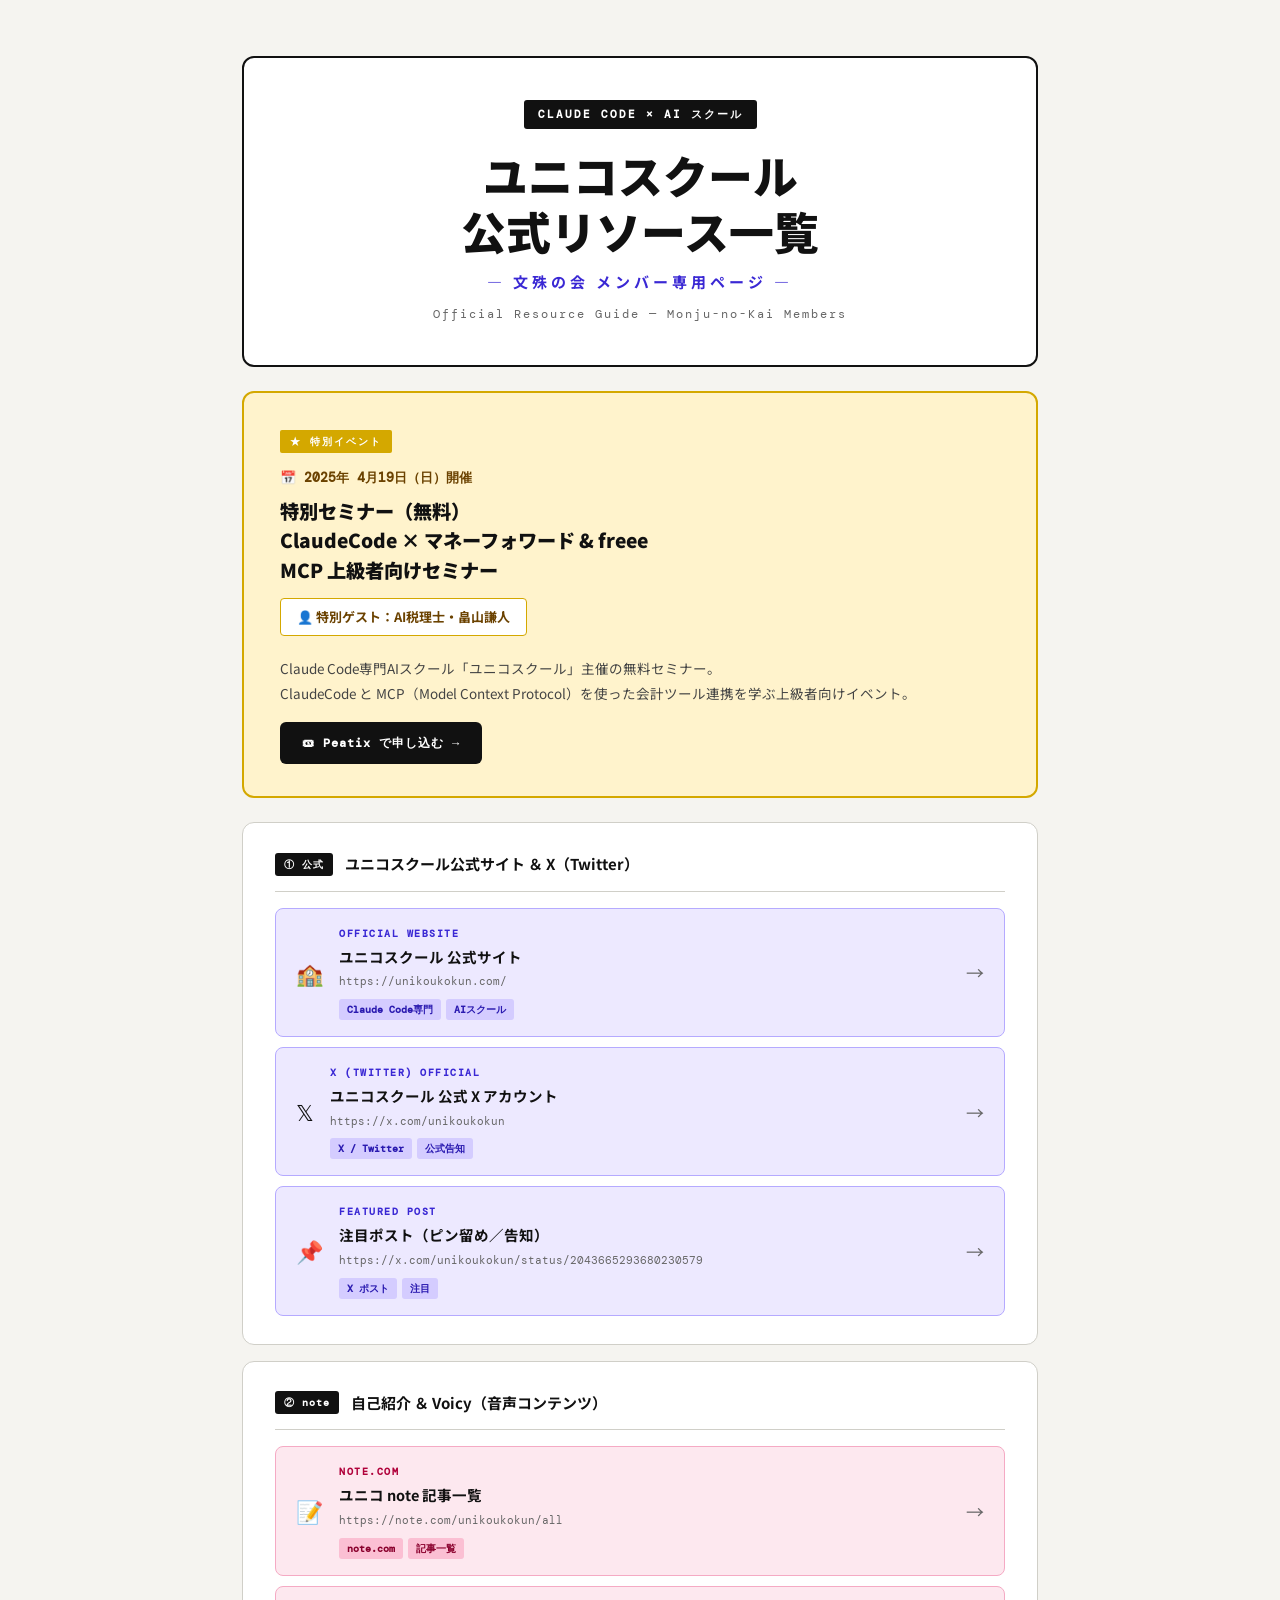
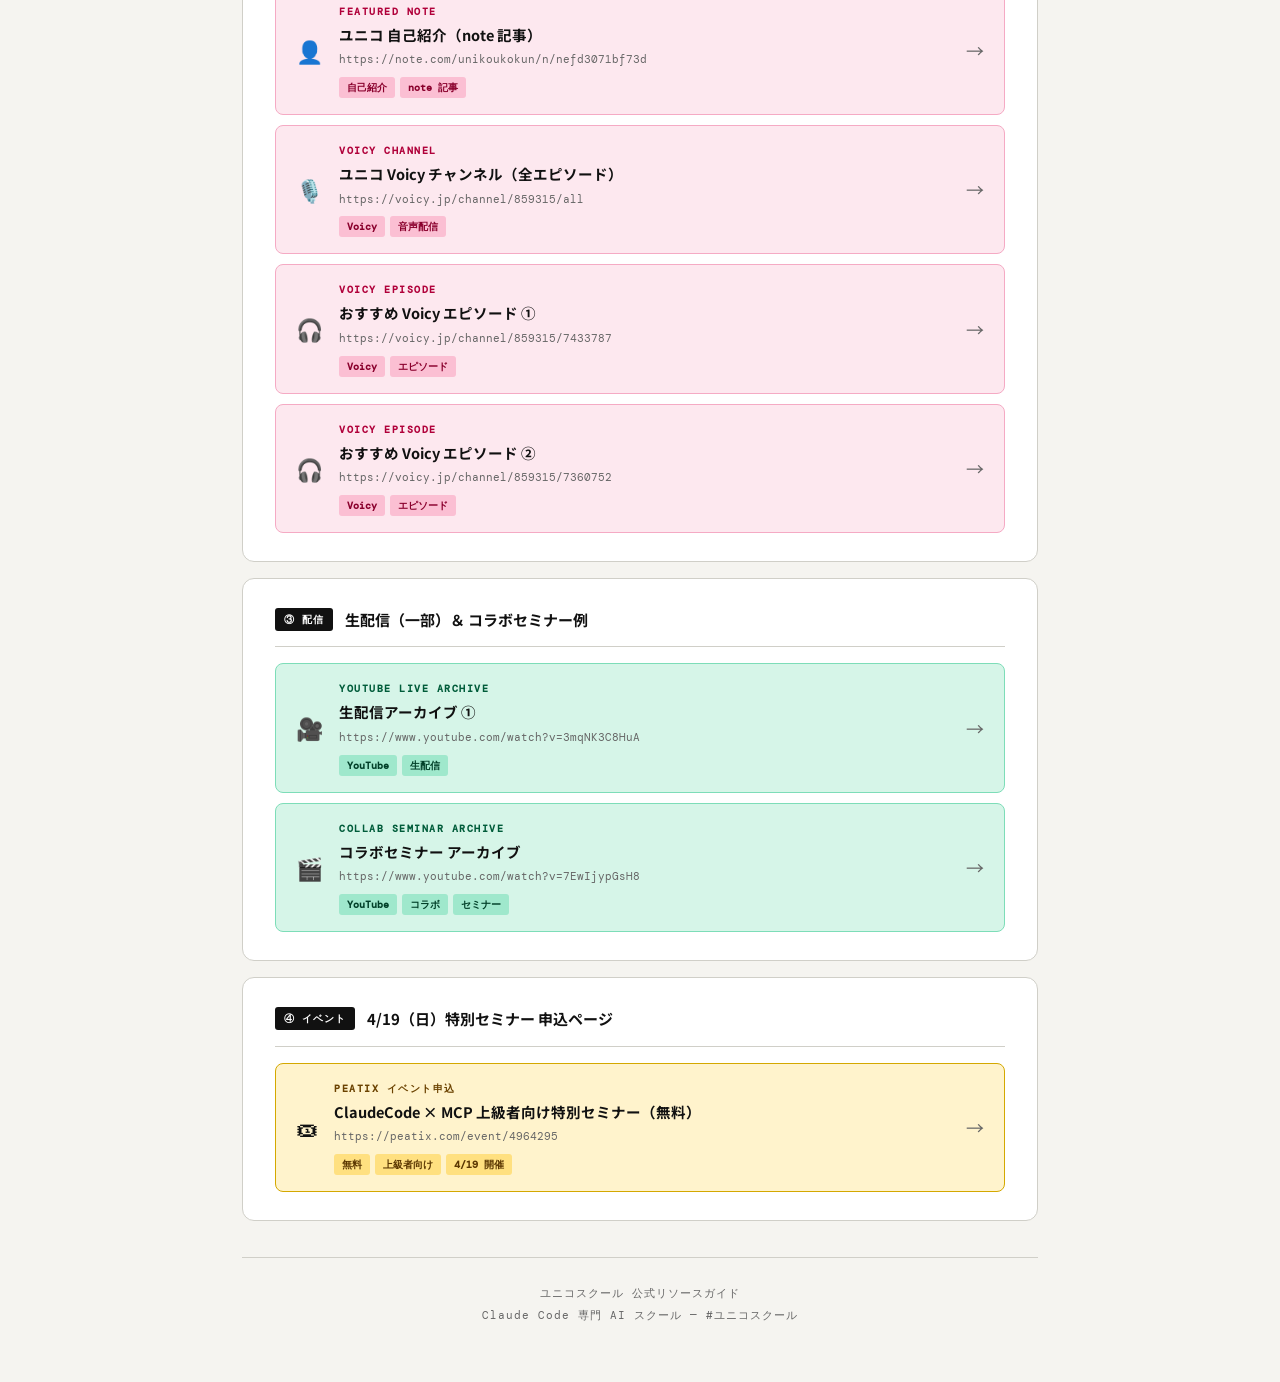
==== index.html @ b6145356 "OneTabリンクを展開して個別URLを直接配置 OneTabのリンク期限（1ヵ月）によるリンク切れを避けるため、 OneTab経由のリンクを削除し、X・note・Voicy・YouTube等の 個別" ====
<!DOCTYPE html>
<html lang="ja">
<head>
    <meta charset="UTF-8">
    <meta name="viewport" content="width=device-width, initial-scale=1.0">
    <title>ユニコスクール 公式リソース一覧</title>
    <link href="https://fonts.googleapis.com/css2?family=Noto+Sans+JP:wght@400;700;900&family=DM+Mono:wght@400;600&display=swap" rel="stylesheet">
    <style>
        :root {
            --bg: #f5f4f0;
            --white: #ffffff;
            --text: #111111;
            --text-sub: #444444;
            --muted: #666666;
            --border: #d0cfc8;
            --accent: #3a28d4;
            --accent-bg: #ede9ff;
            --pink: #b0003a;
            --pink-bg: #fde8ef;
            --green: #005c3a;
            --green-bg: #d6f5e8;
            --gold: #6b4200;
            --gold-bg: #fff3cc;
            --gold-border: #d4a800;
        }

        * { margin: 0; padding: 0; box-sizing: border-box; }

        body {
            background: var(--bg);
            color: var(--text);
            font-family: 'Noto Sans JP', sans-serif;
            min-height: 100vh;
            line-height: 1.7;
        }

        .container {
            max-width: 860px;
            margin: 0 auto;
            padding: 56px 32px;
        }

        .header {
            background: var(--white);
            border: 2px solid var(--text);
            border-radius: 12px;
            padding: 40px;
            margin-bottom: 24px;
            text-align: center;
        }

        .header-badge {
            display: inline-block;
            font-family: 'DM Mono', monospace;
            font-size: 11px;
            font-weight: 600;
            letter-spacing: 2px;
            text-transform: uppercase;
            color: var(--white);
            background: var(--text);
            padding: 5px 14px;
            border-radius: 3px;
            margin-bottom: 18px;
        }

        h1 {
            font-size: clamp(1.8rem, 4vw, 2.8rem);
            font-weight: 900;
            color: var(--text);
            line-height: 1.25;
            margin-bottom: 10px;
        }

        .monju-subtitle {
            font-size: 15px;
            font-weight: 700;
            color: var(--accent);
            letter-spacing: 4px;
            margin-top: 6px;
            margin-bottom: 10px;
        }

        .subtitle {
            font-family: 'DM Mono', monospace;
            font-size: 12px;
            color: var(--muted);
            letter-spacing: 2px;
        }

        /* Event banner */
        .event-banner {
            background: var(--gold-bg);
            border: 2px solid var(--gold-border);
            border-radius: 12px;
            padding: 32px 36px;
            margin-bottom: 24px;
        }

        .event-banner-tag {
            display: inline-block;
            background: var(--gold-border);
            color: #fff;
            font-family: 'DM Mono', monospace;
            font-size: 10px;
            font-weight: 700;
            letter-spacing: 2px;
            padding: 3px 10px;
            border-radius: 2px;
            margin-bottom: 14px;
            text-transform: uppercase;
        }

        .event-date {
            font-size: 13px;
            font-weight: 700;
            color: var(--gold);
            margin-bottom: 8px;
            font-family: 'DM Mono', monospace;
        }

        .event-title {
            font-size: 1.2rem;
            font-weight: 900;
            color: var(--text);
            margin-bottom: 12px;
            line-height: 1.55;
        }

        .event-desc {
            font-size: 13.5px;
            color: var(--text-sub);
            margin-bottom: 16px;
            line-height: 1.85;
        }

        .event-guest {
            display: inline-flex;
            align-items: center;
            gap: 8px;
            background: var(--white);
            border: 1.5px solid var(--gold-border);
            color: var(--gold);
            font-size: 13px;
            font-weight: 700;
            padding: 7px 16px;
            border-radius: 4px;
            margin-bottom: 20px;
        }

        .btn-link {
            display: inline-flex;
            align-items: center;
            gap: 8px;
            background: var(--text);
            color: var(--white);
            text-decoration: none;
            font-family: 'DM Mono', monospace;
            font-size: 12px;
            font-weight: 600;
            letter-spacing: 1px;
            padding: 11px 22px;
            border-radius: 6px;
            transition: opacity 0.15s, transform 0.15s;
        }
        .btn-link:hover { opacity: 0.75; transform: translateY(-1px); }

        /* Section */
        .section {
            background: var(--white);
            border: 1.5px solid var(--border);
            border-radius: 12px;
            padding: 28px 32px;
            margin-bottom: 16px;
        }

        .section-header {
            display: flex;
            align-items: center;
            gap: 12px;
            margin-bottom: 16px;
            padding-bottom: 14px;
            border-bottom: 1.5px solid var(--border);
        }

        .section-num {
            font-family: 'DM Mono', monospace;
            font-size: 10px;
            font-weight: 700;
            letter-spacing: 1px;
            color: var(--white);
            background: var(--text);
            padding: 3px 9px;
            border-radius: 3px;
            flex-shrink: 0;
        }

        .section-title {
            font-size: 15px;
            font-weight: 700;
            color: var(--text);
        }

        .link-grid { display: grid; gap: 10px; }

        .link-card {
            display: flex;
            align-items: center;
            gap: 16px;
            border-radius: 8px;
            padding: 16px 20px;
            text-decoration: none;
            color: inherit;
            border: 1.5px solid transparent;
            transition: transform 0.15s, box-shadow 0.15s;
        }
        .link-card:hover {
            transform: translateY(-2px);
            box-shadow: 0 4px 16px rgba(0,0,0,0.10);
        }

        .link-card.purple { background: var(--accent-bg); border-color: #b5aaff; }
        .link-card.pink   { background: var(--pink-bg);   border-color: #f5aac4; }
        .link-card.green  { background: var(--green-bg);  border-color: #7dddb8; }
        .link-card.gold   { background: var(--gold-bg);   border-color: var(--gold-border); }

        .link-icon { font-size: 22px; flex-shrink: 0; }

        .link-content { flex: 1; min-width: 0; }

        .link-label {
            font-family: 'DM Mono', monospace;
            font-size: 10px;
            font-weight: 700;
            letter-spacing: 1.5px;
            text-transform: uppercase;
            margin-bottom: 3px;
        }
        .purple .link-label { color: var(--accent); }
        .pink   .link-label { color: var(--pink); }
        .green  .link-label { color: var(--green); }
        .gold   .link-label { color: var(--gold); }

        .link-name {
            font-size: 14.5px;
            font-weight: 700;
            color: var(--text);
            margin-bottom: 3px;
        }

        .link-url {
            font-family: 'DM Mono', monospace;
            font-size: 11px;
            color: var(--muted);
            word-break: break-all;
        }

        .tags { margin-top: 8px; display: flex; flex-wrap: wrap; gap: 5px; }

        .tag {
            font-family: 'DM Mono', monospace;
            font-size: 10px;
            font-weight: 700;
            padding: 2px 8px;
            border-radius: 3px;
        }
        .tag-purple { background: #d4ccff; color: #2a1ab0; }
        .tag-pink   { background: #fbbfd3; color: #8a002d; }
        .tag-green  { background: #9fe8cc; color: #003f28; }
        .tag-gold   { background: #ffe080; color: #5a3600; }

        .link-arrow {
            font-size: 18px;
            color: var(--muted);
            flex-shrink: 0;
            transition: color 0.15s, transform 0.15s;
        }
        .link-card:hover .link-arrow { color: var(--text); transform: translateX(3px); }

        .footer {
            text-align: center;
            font-family: 'DM Mono', monospace;
            font-size: 11px;
            color: var(--muted);
            margin-top: 36px;
            padding-top: 24px;
            border-top: 1.5px solid var(--border);
            letter-spacing: 1px;
            line-height: 2;
        }

        @media (max-width: 600px) {
            .container { padding: 24px 14px; }
            .header { padding: 28px 20px; }
            .section { padding: 20px 16px; }
            .event-banner { padding: 22px 18px; }
        }
    </style>
</head>
<body>
<div class="container">

    <div class="header">
        <div class="header-badge">Claude Code × AI スクール</div>
        <h1>ユニコスクール<br>公式リソース一覧</h1>
        <p class="monju-subtitle">― 文殊の会 メンバー専用ページ ―</p>
        <p class="subtitle">Official Resource Guide — Monju-no-Kai Members</p>
    </div>

    <div class="event-banner">
        <div class="event-banner-tag">★ 特別イベント</div>
        <div class="event-date">📅 2025年 4月19日（日）開催</div>
        <div class="event-title">特別セミナー（無料）<br>ClaudeCode × マネーフォワード &amp; freee<br>MCP 上級者向けセミナー</div>
        <div class="event-guest">👤 特別ゲスト：AI税理士・畠山謙人</div>
        <div class="event-desc">
            Claude Code専門AIスクール「ユニコスクール」主催の無料セミナー。<br>
            ClaudeCode と MCP（Model Context Protocol）を使った会計ツール連携を学ぶ上級者向けイベント。
        </div>
        <a href="https://peatix.com/event/4964295" target="_blank" class="btn-link">
            🎟 Peatix で申し込む →
        </a>
    </div>

    <div class="section">
        <div class="section-header">
            <span class="section-num">① 公式</span>
            <span class="section-title">ユニコスクール公式サイト ＆ X（Twitter）</span>
        </div>
        <div class="link-grid">
            <a href="https://unikoukokun.com/" target="_blank" class="link-card purple">
                <div class="link-icon">🏫</div>
                <div class="link-content">
                    <div class="link-label">Official Website</div>
                    <div class="link-name">ユニコスクール 公式サイト</div>
                    <div class="link-url">https://unikoukokun.com/</div>
                    <div class="tags">
                        <span class="tag tag-purple">Claude Code専門</span>
                        <span class="tag tag-purple">AIスクール</span>
                    </div>
                </div>
                <div class="link-arrow">→</div>
            </a>
            <a href="https://x.com/unikoukokun" target="_blank" class="link-card purple">
                <div class="link-icon">𝕏</div>
                <div class="link-content">
                    <div class="link-label">X (Twitter) Official</div>
                    <div class="link-name">ユニコスクール 公式 X アカウント</div>
                    <div class="link-url">https://x.com/unikoukokun</div>
                    <div class="tags">
                        <span class="tag tag-purple">X / Twitter</span>
                        <span class="tag tag-purple">公式告知</span>
                    </div>
                </div>
                <div class="link-arrow">→</div>
            </a>
            <a href="https://x.com/unikoukokun/status/2043665293680230579" target="_blank" class="link-card purple">
                <div class="link-icon">📌</div>
                <div class="link-content">
                    <div class="link-label">Featured Post</div>
                    <div class="link-name">注目ポスト（ピン留め／告知）</div>
                    <div class="link-url">https://x.com/unikoukokun/status/2043665293680230579</div>
                    <div class="tags">
                        <span class="tag tag-purple">X ポスト</span>
                        <span class="tag tag-purple">注目</span>
                    </div>
                </div>
                <div class="link-arrow">→</div>
            </a>
        </div>
    </div>

    <div class="section">
        <div class="section-header">
            <span class="section-num">② note</span>
            <span class="section-title">自己紹介 ＆ Voicy（音声コンテンツ）</span>
        </div>
        <div class="link-grid">
            <a href="https://note.com/unikoukokun/all" target="_blank" class="link-card pink">
                <div class="link-icon">📝</div>
                <div class="link-content">
                    <div class="link-label">note.com</div>
                    <div class="link-name">ユニコ note 記事一覧</div>
                    <div class="link-url">https://note.com/unikoukokun/all</div>
                    <div class="tags">
                        <span class="tag tag-pink">note.com</span>
                        <span class="tag tag-pink">記事一覧</span>
                    </div>
                </div>
                <div class="link-arrow">→</div>
            </a>
            <a href="https://note.com/unikoukokun/n/nefd3071bf73d" target="_blank" class="link-card pink">
                <div class="link-icon">👤</div>
                <div class="link-content">
                    <div class="link-label">Featured Note</div>
                    <div class="link-name">ユニコ 自己紹介（note 記事）</div>
                    <div class="link-url">https://note.com/unikoukokun/n/nefd3071bf73d</div>
                    <div class="tags">
                        <span class="tag tag-pink">自己紹介</span>
                        <span class="tag tag-pink">note 記事</span>
                    </div>
                </div>
                <div class="link-arrow">→</div>
            </a>
            <a href="https://voicy.jp/channel/859315/all" target="_blank" class="link-card pink">
                <div class="link-icon">🎙️</div>
                <div class="link-content">
                    <div class="link-label">Voicy Channel</div>
                    <div class="link-name">ユニコ Voicy チャンネル（全エピソード）</div>
                    <div class="link-url">https://voicy.jp/channel/859315/all</div>
                    <div class="tags">
                        <span class="tag tag-pink">Voicy</span>
                        <span class="tag tag-pink">音声配信</span>
                    </div>
                </div>
                <div class="link-arrow">→</div>
            </a>
            <a href="https://voicy.jp/channel/859315/7433787" target="_blank" class="link-card pink">
                <div class="link-icon">🎧</div>
                <div class="link-content">
                    <div class="link-label">Voicy Episode</div>
                    <div class="link-name">おすすめ Voicy エピソード ①</div>
                    <div class="link-url">https://voicy.jp/channel/859315/7433787</div>
                    <div class="tags">
                        <span class="tag tag-pink">Voicy</span>
                        <span class="tag tag-pink">エピソード</span>
                    </div>
                </div>
                <div class="link-arrow">→</div>
            </a>
            <a href="https://voicy.jp/channel/859315/7360752" target="_blank" class="link-card pink">
                <div class="link-icon">🎧</div>
                <div class="link-content">
                    <div class="link-label">Voicy Episode</div>
                    <div class="link-name">おすすめ Voicy エピソード ②</div>
                    <div class="link-url">https://voicy.jp/channel/859315/7360752</div>
                    <div class="tags">
                        <span class="tag tag-pink">Voicy</span>
                        <span class="tag tag-pink">エピソード</span>
                    </div>
                </div>
                <div class="link-arrow">→</div>
            </a>
        </div>
    </div>

    <div class="section">
        <div class="section-header">
            <span class="section-num">③ 配信</span>
            <span class="section-title">生配信（一部）＆ コラボセミナー例</span>
        </div>
        <div class="link-grid">
            <a href="https://www.youtube.com/watch?v=3mqNK3C8HuA" target="_blank" class="link-card green">
                <div class="link-icon">🎥</div>
                <div class="link-content">
                    <div class="link-label">YouTube Live Archive</div>
                    <div class="link-name">生配信アーカイブ ①</div>
                    <div class="link-url">https://www.youtube.com/watch?v=3mqNK3C8HuA</div>
                    <div class="tags">
                        <span class="tag tag-green">YouTube</span>
                        <span class="tag tag-green">生配信</span>
                    </div>
                </div>
                <div class="link-arrow">→</div>
            </a>
            <a href="https://www.youtube.com/watch?v=7EwIjypGsH8" target="_blank" class="link-card green">
                <div class="link-icon">🎬</div>
                <div class="link-content">
                    <div class="link-label">Collab Seminar Archive</div>
                    <div class="link-name">コラボセミナー アーカイブ</div>
                    <div class="link-url">https://www.youtube.com/watch?v=7EwIjypGsH8</div>
                    <div class="tags">
                        <span class="tag tag-green">YouTube</span>
                        <span class="tag tag-green">コラボ</span>
                        <span class="tag tag-green">セミナー</span>
                    </div>
                </div>
                <div class="link-arrow">→</div>
            </a>
        </div>
    </div>

    <div class="section">
        <div class="section-header">
            <span class="section-num">④ イベント</span>
            <span class="section-title">4/19（日）特別セミナー 申込ページ</span>
        </div>
        <div class="link-grid">
            <a href="https://peatix.com/event/4964295" target="_blank" class="link-card gold">
                <div class="link-icon">🎟</div>
                <div class="link-content">
                    <div class="link-label">Peatix イベント申込</div>
                    <div class="link-name">ClaudeCode × MCP 上級者向け特別セミナー（無料）</div>
                    <div class="link-url">https://peatix.com/event/4964295</div>
                    <div class="tags">
                        <span class="tag tag-gold">無料</span>
                        <span class="tag tag-gold">上級者向け</span>
                        <span class="tag tag-gold">4/19 開催</span>
                    </div>
                </div>
                <div class="link-arrow">→</div>
            </a>
        </div>
    </div>

    <div class="footer">
        <p>ユニコスクール 公式リソースガイド</p>
        <p>Claude Code 専門 AI スクール — #ユニコスクール</p>
    </div>

</div>
</body>
</html>
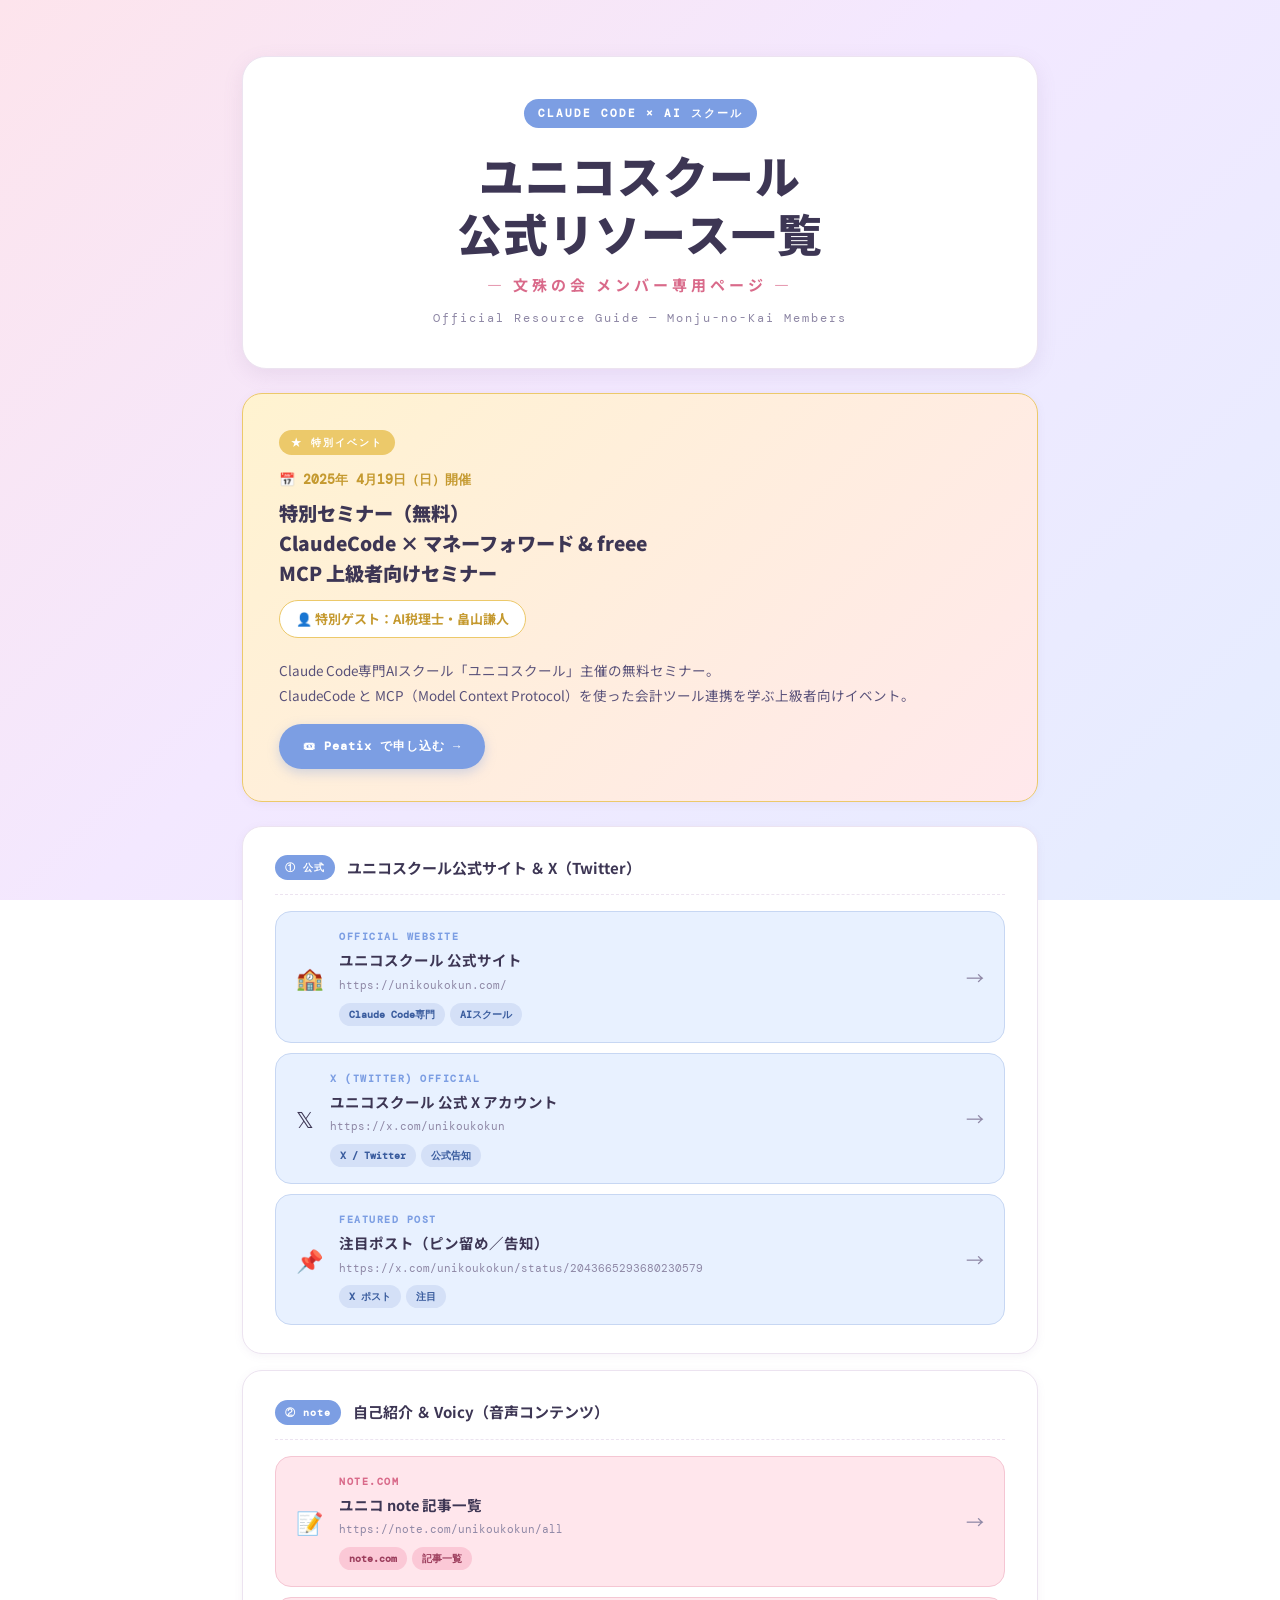
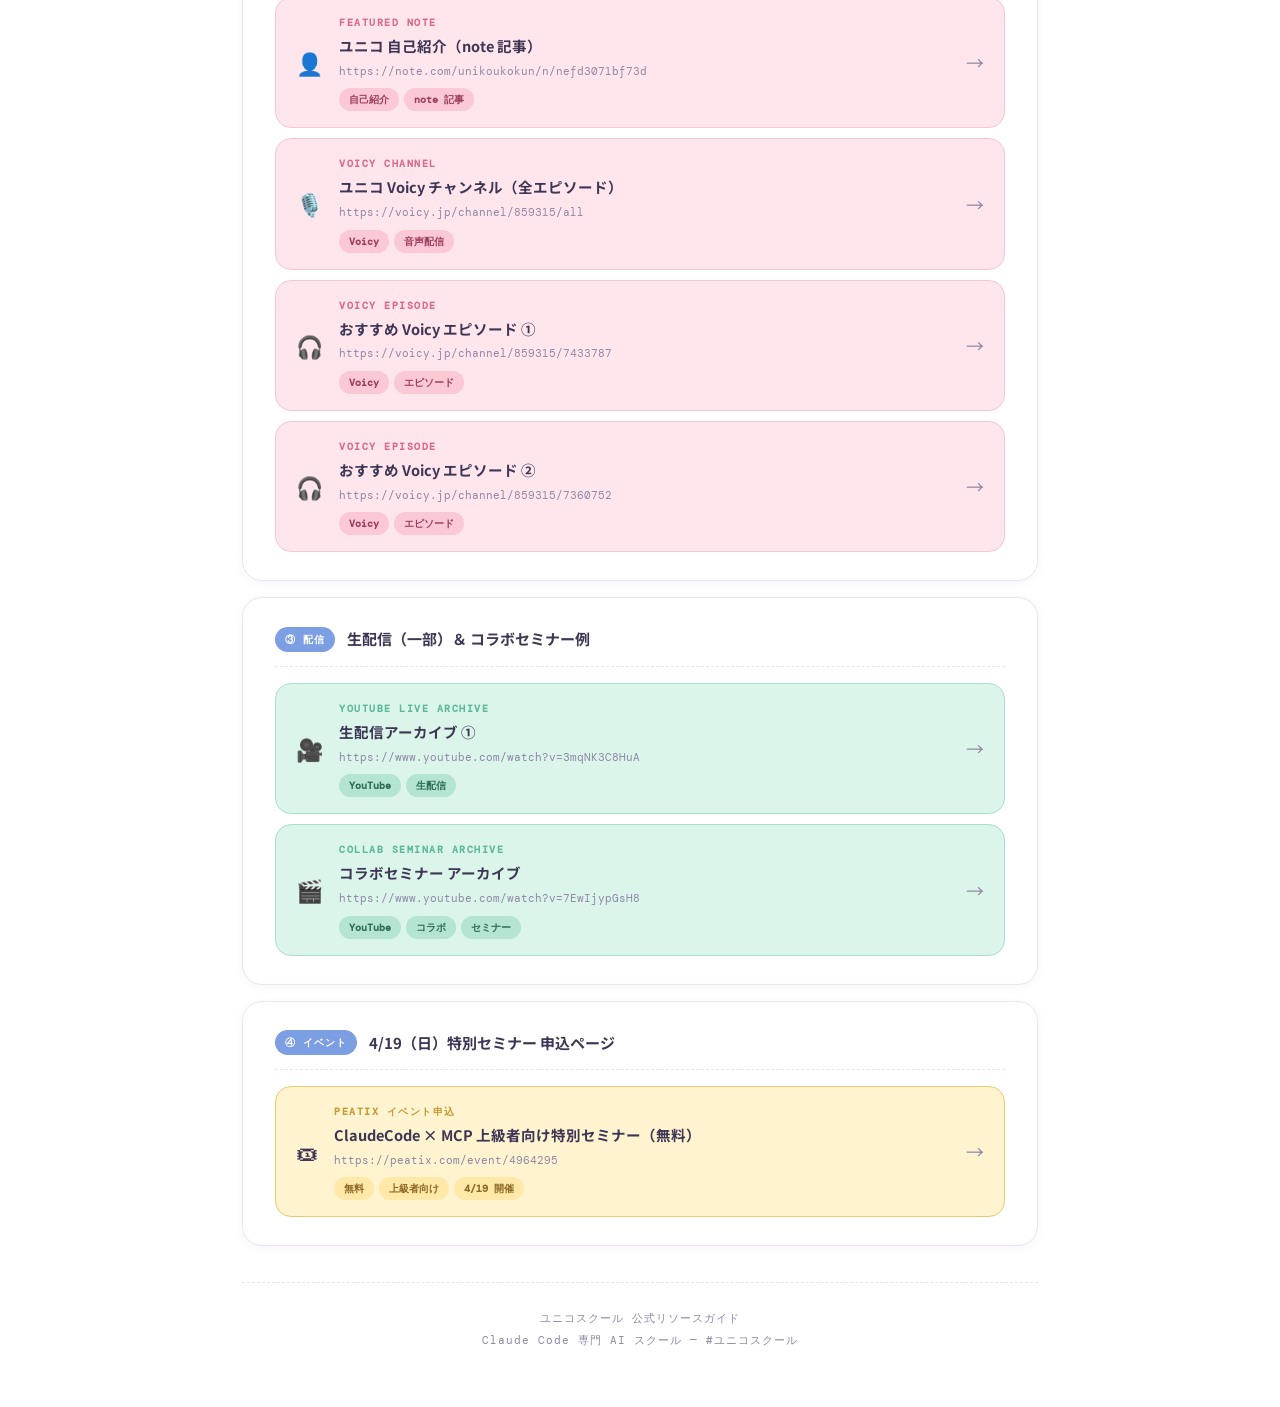
==== commit d415c4a9: "ヘッダーアイコンの参照パスを実ファイル(group-icon.JPG)に修正 アップロードされた画像がリポジトリ直下に group-icon.JPG として 配置されているため、index.html " ====
--- a/index.html
+++ b/index.html
@@ -7,27 +7,30 @@
     <link href="https://fonts.googleapis.com/css2?family=Noto+Sans+JP:wght@400;700;900&family=DM+Mono:wght@400;600&display=swap" rel="stylesheet">
     <style>
         :root {
-            --bg: #f5f4f0;
+            --bg: #fdf6f8;
             --white: #ffffff;
-            --text: #111111;
-            --text-sub: #444444;
-            --muted: #666666;
-            --border: #d0cfc8;
-            --accent: #3a28d4;
-            --accent-bg: #ede9ff;
-            --pink: #b0003a;
-            --pink-bg: #fde8ef;
-            --green: #005c3a;
-            --green-bg: #d6f5e8;
-            --gold: #6b4200;
-            --gold-bg: #fff3cc;
-            --gold-border: #d4a800;
+            --text: #3d3654;
+            --text-sub: #5a527a;
+            --muted: #8e87a5;
+            --border: #ece3f0;
+            --accent: #7c9ee3;
+            --accent-bg: #e8f1ff;
+            --pink: #d96a8a;
+            --pink-bg: #ffe6ec;
+            --green: #5cb89a;
+            --green-bg: #dcf5ea;
+            --gold: #c59a30;
+            --gold-bg: #fff3d0;
+            --gold-border: #ecc96a;
+            --shadow-sm: 0 2px 8px rgba(140, 110, 160, 0.08);
+            --shadow-md: 0 6px 20px rgba(140, 110, 160, 0.12);
         }
 
         * { margin: 0; padding: 0; box-sizing: border-box; }
 
         body {
-            background: var(--bg);
+            background: linear-gradient(135deg, #fde4ec 0%, #f3e8ff 45%, #e4edff 100%);
+            background-attachment: fixed;
             color: var(--text);
             font-family: 'Noto Sans JP', sans-serif;
             min-height: 100vh;
@@ -42,11 +45,23 @@
 
         .header {
             background: var(--white);
-            border: 2px solid var(--text);
-            border-radius: 12px;
+            border: 1.5px solid var(--border);
+            border-radius: 24px;
             padding: 40px;
             margin-bottom: 24px;
             text-align: center;
+            box-shadow: var(--shadow-md);
+        }
+
+        .header-icon {
+            display: block;
+            width: 160px;
+            height: 160px;
+            margin: 0 auto 18px;
+            border-radius: 50%;
+            object-fit: cover;
+            box-shadow: 0 4px 24px rgba(216, 180, 220, 0.35);
+            border: 3px solid var(--white);
         }
 
         .header-badge {
@@ -57,9 +72,9 @@
             letter-spacing: 2px;
             text-transform: uppercase;
             color: var(--white);
-            background: var(--text);
+            background: var(--accent);
             padding: 5px 14px;
-            border-radius: 3px;
+            border-radius: 999px;
             margin-bottom: 18px;
         }
 
@@ -67,14 +82,15 @@
             font-size: clamp(1.8rem, 4vw, 2.8rem);
             font-weight: 900;
             color: var(--text);
-            line-height: 1.25;
+            line-height: 1.3;
             margin-bottom: 10px;
+            letter-spacing: 1px;
         }
 
         .monju-subtitle {
             font-size: 15px;
             font-weight: 700;
-            color: var(--accent);
+            color: var(--pink);
             letter-spacing: 4px;
             margin-top: 6px;
             margin-bottom: 10px;
@@ -89,11 +105,12 @@
 
         /* Event banner */
         .event-banner {
-            background: var(--gold-bg);
-            border: 2px solid var(--gold-border);
-            border-radius: 12px;
+            background: linear-gradient(135deg, #fff3d0 0%, #ffe8ec 100%);
+            border: 1.5px solid var(--gold-border);
+            border-radius: 20px;
             padding: 32px 36px;
             margin-bottom: 24px;
+            box-shadow: var(--shadow-sm);
         }
 
         .event-banner-tag {
@@ -104,8 +121,8 @@
             font-size: 10px;
             font-weight: 700;
             letter-spacing: 2px;
-            padding: 3px 10px;
-            border-radius: 2px;
+            padding: 4px 12px;
+            border-radius: 999px;
             margin-bottom: 14px;
             text-transform: uppercase;
         }
@@ -143,7 +160,7 @@
             font-size: 13px;
             font-weight: 700;
             padding: 7px 16px;
-            border-radius: 4px;
+            border-radius: 999px;
             margin-bottom: 20px;
         }
 
@@ -151,26 +168,28 @@
             display: inline-flex;
             align-items: center;
             gap: 8px;
-            background: var(--text);
+            background: var(--accent);
             color: var(--white);
             text-decoration: none;
             font-family: 'DM Mono', monospace;
             font-size: 12px;
             font-weight: 600;
             letter-spacing: 1px;
-            padding: 11px 22px;
-            border-radius: 6px;
-            transition: opacity 0.15s, transform 0.15s;
-        }
-        .btn-link:hover { opacity: 0.75; transform: translateY(-1px); }
+            padding: 12px 24px;
+            border-radius: 999px;
+            transition: opacity 0.15s, transform 0.15s, box-shadow 0.15s;
+            box-shadow: 0 4px 12px rgba(124, 158, 227, 0.35);
+        }
+        .btn-link:hover { opacity: 0.92; transform: translateY(-1px); box-shadow: 0 6px 16px rgba(124, 158, 227, 0.45); }
 
         /* Section */
         .section {
             background: var(--white);
             border: 1.5px solid var(--border);
-            border-radius: 12px;
+            border-radius: 20px;
             padding: 28px 32px;
             margin-bottom: 16px;
+            box-shadow: var(--shadow-sm);
         }
 
         .section-header {
@@ -179,7 +198,7 @@
             gap: 12px;
             margin-bottom: 16px;
             padding-bottom: 14px;
-            border-bottom: 1.5px solid var(--border);
+            border-bottom: 1.5px dashed var(--border);
         }
 
         .section-num {
@@ -188,9 +207,9 @@
             font-weight: 700;
             letter-spacing: 1px;
             color: var(--white);
-            background: var(--text);
-            padding: 3px 9px;
-            border-radius: 3px;
+            background: var(--accent);
+            padding: 4px 10px;
+            border-radius: 999px;
             flex-shrink: 0;
         }
 
@@ -206,7 +225,7 @@
             display: flex;
             align-items: center;
             gap: 16px;
-            border-radius: 8px;
+            border-radius: 16px;
             padding: 16px 20px;
             text-decoration: none;
             color: inherit;
@@ -215,12 +234,12 @@
         }
         .link-card:hover {
             transform: translateY(-2px);
-            box-shadow: 0 4px 16px rgba(0,0,0,0.10);
-        }
-
-        .link-card.purple { background: var(--accent-bg); border-color: #b5aaff; }
-        .link-card.pink   { background: var(--pink-bg);   border-color: #f5aac4; }
-        .link-card.green  { background: var(--green-bg);  border-color: #7dddb8; }
+            box-shadow: var(--shadow-md);
+        }
+
+        .link-card.purple { background: var(--accent-bg); border-color: #c7d7f3; }
+        .link-card.pink   { background: var(--pink-bg);   border-color: #f5c6d3; }
+        .link-card.green  { background: var(--green-bg);  border-color: #a8e0cb; }
         .link-card.gold   { background: var(--gold-bg);   border-color: var(--gold-border); }
 
         .link-icon { font-size: 22px; flex-shrink: 0; }
@@ -260,13 +279,13 @@
             font-family: 'DM Mono', monospace;
             font-size: 10px;
             font-weight: 700;
-            padding: 2px 8px;
-            border-radius: 3px;
-        }
-        .tag-purple { background: #d4ccff; color: #2a1ab0; }
-        .tag-pink   { background: #fbbfd3; color: #8a002d; }
-        .tag-green  { background: #9fe8cc; color: #003f28; }
-        .tag-gold   { background: #ffe080; color: #5a3600; }
+            padding: 3px 10px;
+            border-radius: 999px;
+        }
+        .tag-purple { background: #d4e0f7; color: #3a5c9e; }
+        .tag-pink   { background: #fbc8d6; color: #9c3d5c; }
+        .tag-green  { background: #b4e5d2; color: #2d6b55; }
+        .tag-gold   { background: #ffe8a8; color: #8a6620; }
 
         .link-arrow {
             font-size: 18px;
@@ -283,7 +302,7 @@
             color: var(--muted);
             margin-top: 36px;
             padding-top: 24px;
-            border-top: 1.5px solid var(--border);
+            border-top: 1.5px dashed var(--border);
             letter-spacing: 1px;
             line-height: 2;
         }
@@ -291,6 +310,7 @@
         @media (max-width: 600px) {
             .container { padding: 24px 14px; }
             .header { padding: 28px 20px; }
+            .header-icon { width: 128px; height: 128px; }
             .section { padding: 20px 16px; }
             .event-banner { padding: 22px 18px; }
         }
@@ -300,6 +320,7 @@
 <div class="container">
 
     <div class="header">
+        <img src="./group-icon.JPG" alt="文殊の会グループアイコン" class="header-icon" onerror="this.style.display='none'">
         <div class="header-badge">Claude Code × AI スクール</div>
         <h1>ユニコスクール<br>公式リソース一覧</h1>
         <p class="monju-subtitle">― 文殊の会 メンバー専用ページ ―</p>
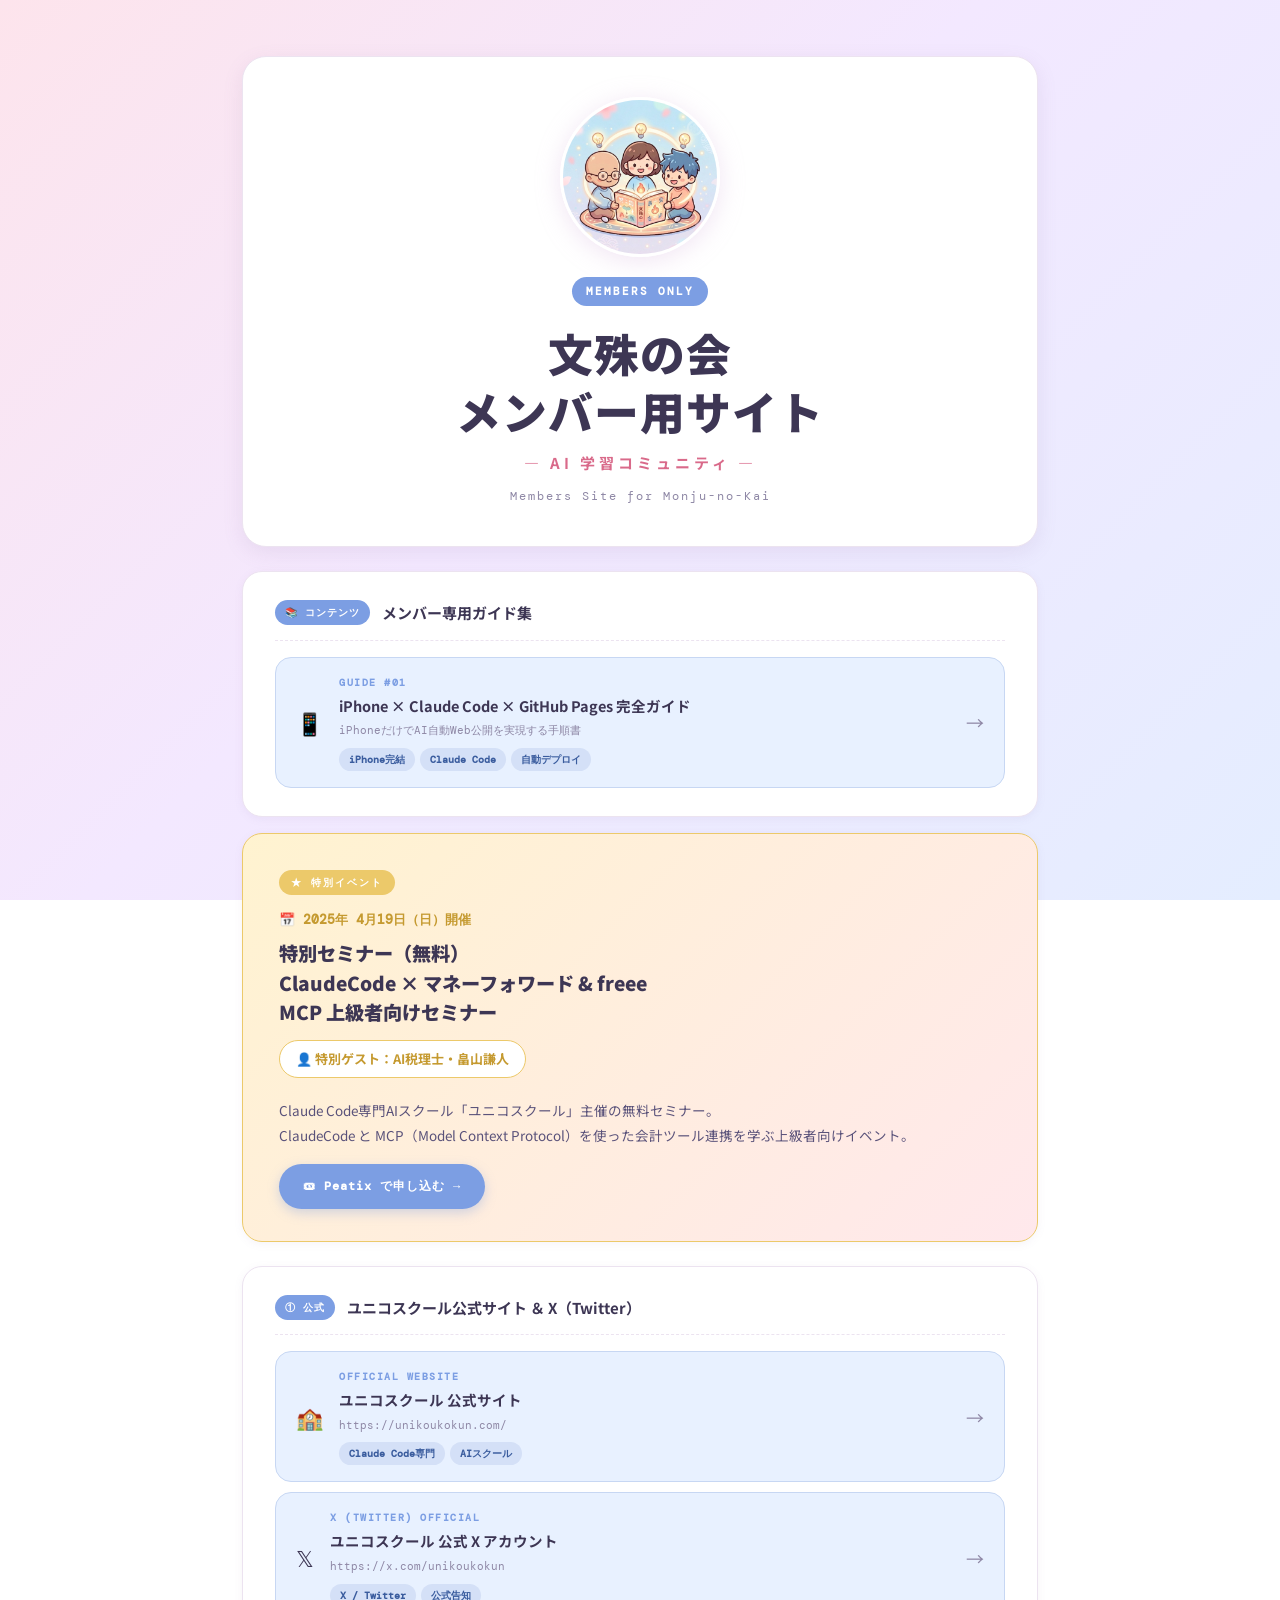
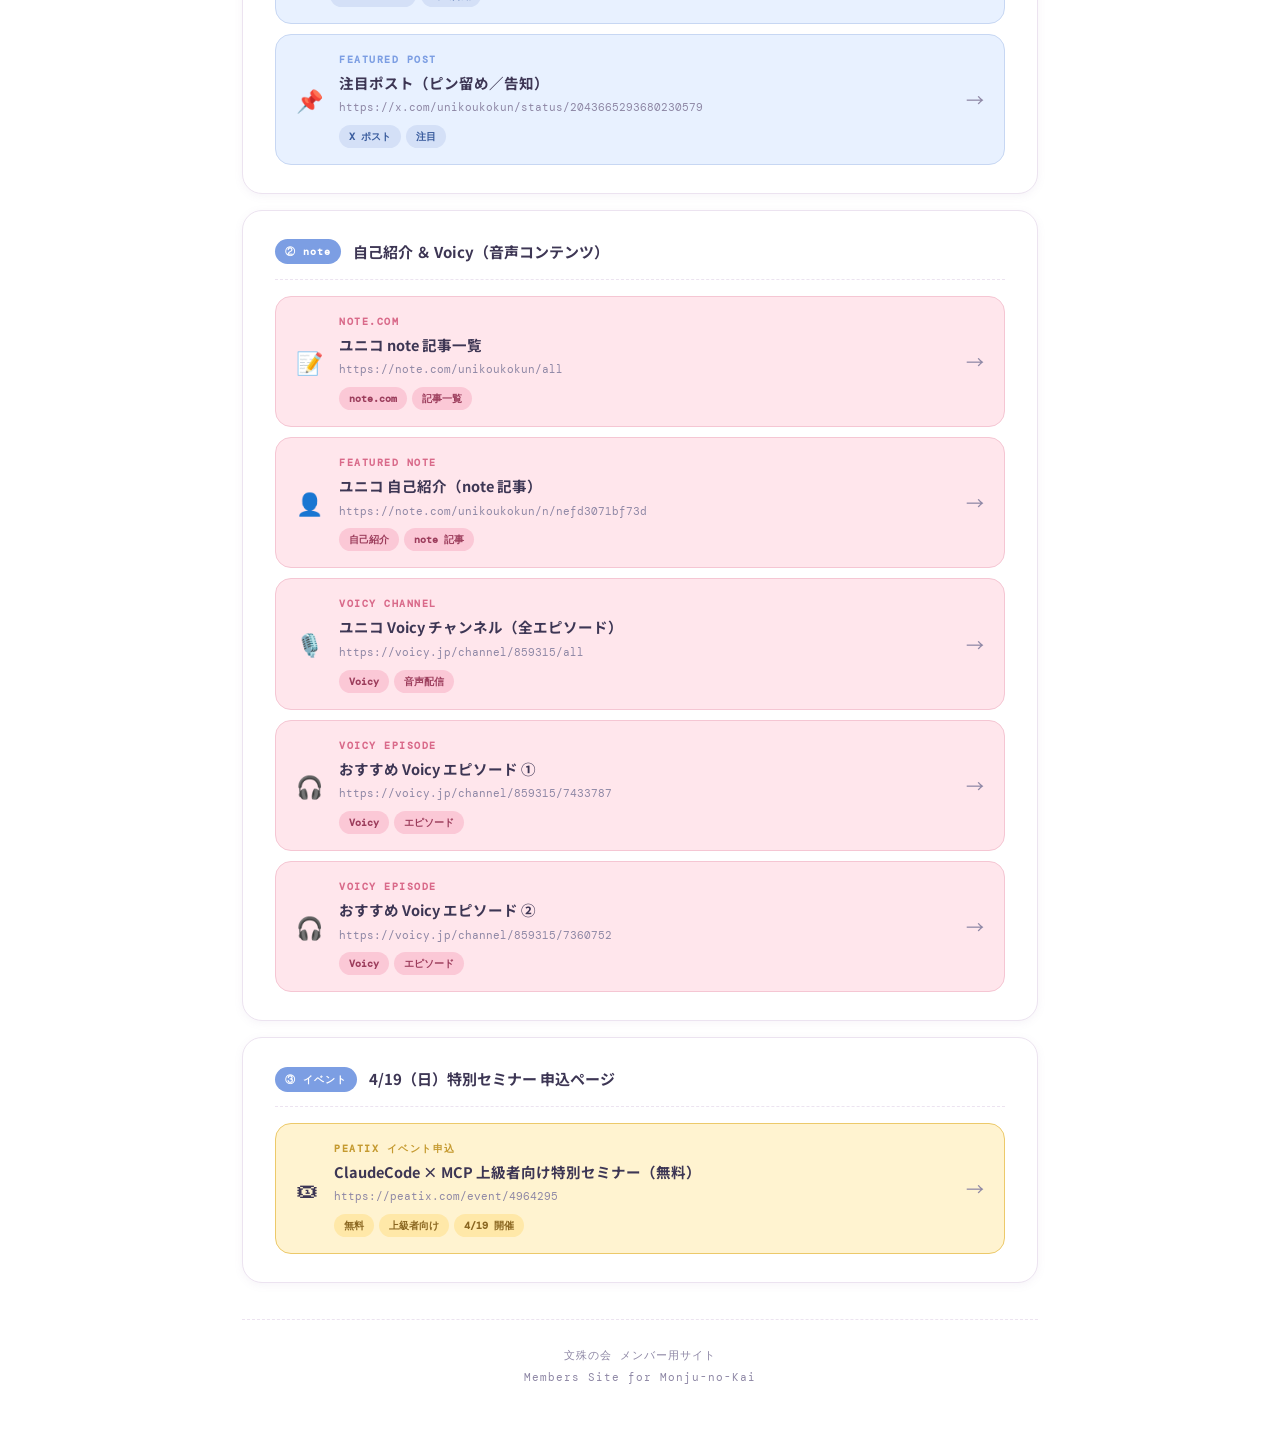
==== commit c2760cd1: "タイトル等を「文殊の会 メンバー用サイト」に変更＋限定公開アーカイブを削除 ユニコスクールは有料スクール名のため公開ページのタイトルから外し、 当サイトは「文殊の会 メンバー用サイト」として再定義： " ====
--- a/index.html
+++ b/index.html
@@ -3,7 +3,7 @@
 <head>
     <meta charset="UTF-8">
     <meta name="viewport" content="width=device-width, initial-scale=1.0">
-    <title>ユニコスクール 公式リソース一覧</title>
+    <title>文殊の会 メンバー用サイト</title>
     <link href="https://fonts.googleapis.com/css2?family=Noto+Sans+JP:wght@400;700;900&family=DM+Mono:wght@400;600&display=swap" rel="stylesheet">
     <style>
         :root {
@@ -321,10 +321,33 @@
 
     <div class="header">
         <img src="./group-icon.JPG" alt="文殊の会グループアイコン" class="header-icon" onerror="this.style.display='none'">
-        <div class="header-badge">Claude Code × AI スクール</div>
-        <h1>ユニコスクール<br>公式リソース一覧</h1>
-        <p class="monju-subtitle">― 文殊の会 メンバー専用ページ ―</p>
-        <p class="subtitle">Official Resource Guide — Monju-no-Kai Members</p>
+        <div class="header-badge">Members Only</div>
+        <h1>文殊の会<br>メンバー用サイト</h1>
+        <p class="monju-subtitle">― AI 学習コミュニティ ―</p>
+        <p class="subtitle">Members Site for Monju-no-Kai</p>
+    </div>
+
+    <div class="section">
+        <div class="section-header">
+            <span class="section-num">📚 コンテンツ</span>
+            <span class="section-title">メンバー専用ガイド集</span>
+        </div>
+        <div class="link-grid">
+            <a href="./iphone-claude-code-guide.html" class="link-card purple">
+                <div class="link-icon">📱</div>
+                <div class="link-content">
+                    <div class="link-label">Guide #01</div>
+                    <div class="link-name">iPhone × Claude Code × GitHub Pages 完全ガイド</div>
+                    <div class="link-url">iPhoneだけでAI自動Web公開を実現する手順書</div>
+                    <div class="tags">
+                        <span class="tag tag-purple">iPhone完結</span>
+                        <span class="tag tag-purple">Claude Code</span>
+                        <span class="tag tag-purple">自動デプロイ</span>
+                    </div>
+                </div>
+                <div class="link-arrow">→</div>
+            </a>
+        </div>
     </div>
 
     <div class="event-banner">
@@ -465,43 +488,7 @@
 
     <div class="section">
         <div class="section-header">
-            <span class="section-num">③ 配信</span>
-            <span class="section-title">生配信（一部）＆ コラボセミナー例</span>
-        </div>
-        <div class="link-grid">
-            <a href="https://www.youtube.com/watch?v=3mqNK3C8HuA" target="_blank" class="link-card green">
-                <div class="link-icon">🎥</div>
-                <div class="link-content">
-                    <div class="link-label">YouTube Live Archive</div>
-                    <div class="link-name">生配信アーカイブ ①</div>
-                    <div class="link-url">https://www.youtube.com/watch?v=3mqNK3C8HuA</div>
-                    <div class="tags">
-                        <span class="tag tag-green">YouTube</span>
-                        <span class="tag tag-green">生配信</span>
-                    </div>
-                </div>
-                <div class="link-arrow">→</div>
-            </a>
-            <a href="https://www.youtube.com/watch?v=7EwIjypGsH8" target="_blank" class="link-card green">
-                <div class="link-icon">🎬</div>
-                <div class="link-content">
-                    <div class="link-label">Collab Seminar Archive</div>
-                    <div class="link-name">コラボセミナー アーカイブ</div>
-                    <div class="link-url">https://www.youtube.com/watch?v=7EwIjypGsH8</div>
-                    <div class="tags">
-                        <span class="tag tag-green">YouTube</span>
-                        <span class="tag tag-green">コラボ</span>
-                        <span class="tag tag-green">セミナー</span>
-                    </div>
-                </div>
-                <div class="link-arrow">→</div>
-            </a>
-        </div>
-    </div>
-
-    <div class="section">
-        <div class="section-header">
-            <span class="section-num">④ イベント</span>
+            <span class="section-num">③ イベント</span>
             <span class="section-title">4/19（日）特別セミナー 申込ページ</span>
         </div>
         <div class="link-grid">
@@ -523,8 +510,8 @@
     </div>
 
     <div class="footer">
-        <p>ユニコスクール 公式リソースガイド</p>
-        <p>Claude Code 専門 AI スクール — #ユニコスクール</p>
+        <p>文殊の会 メンバー用サイト</p>
+        <p>Members Site for Monju-no-Kai</p>
     </div>
 
 </div>
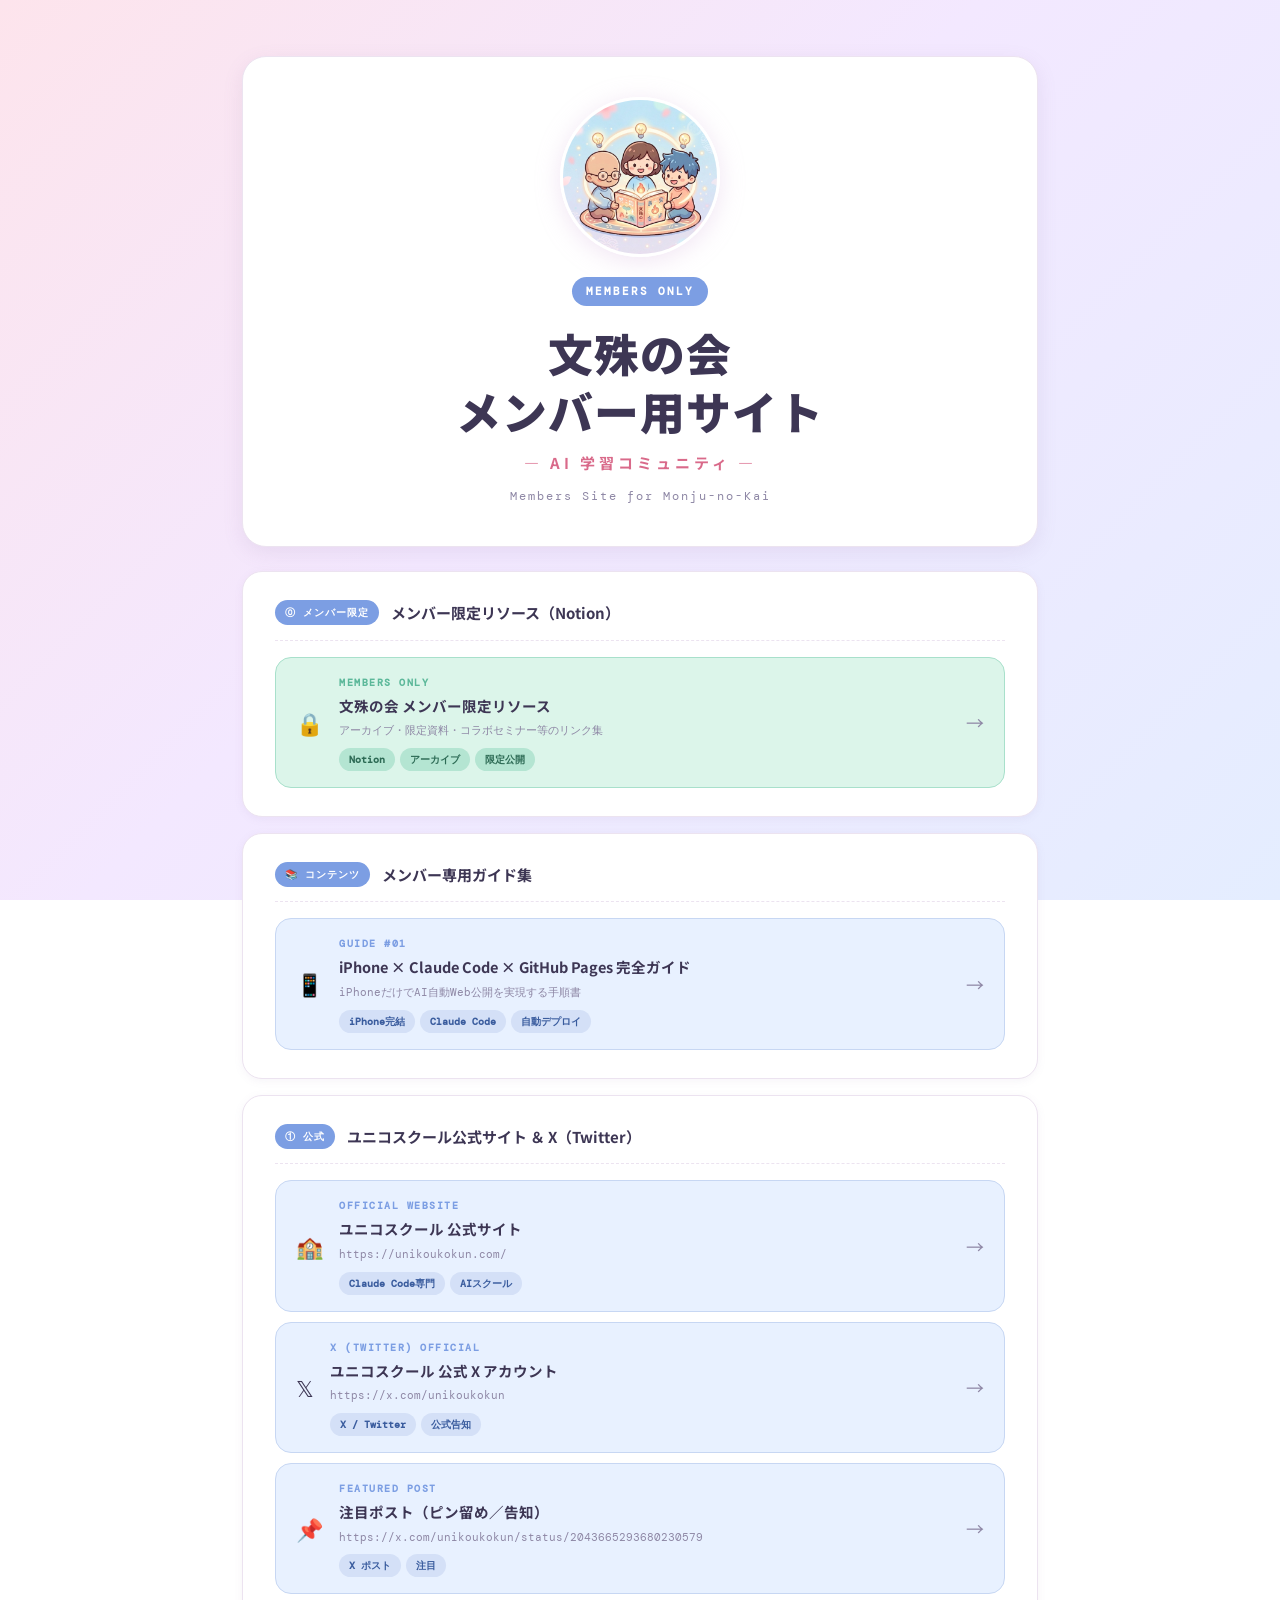
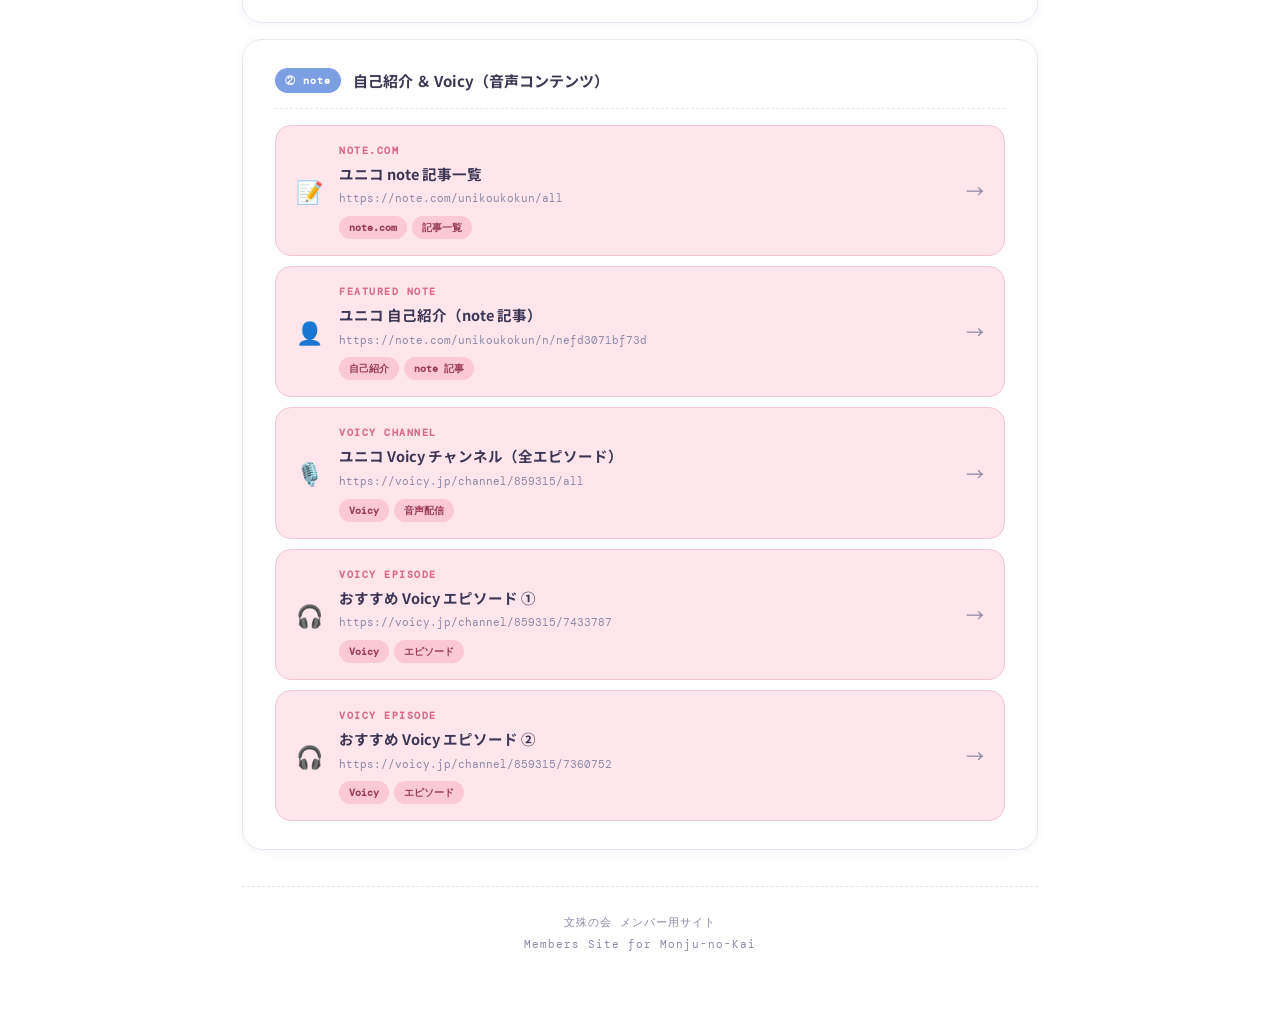
==== commit fc8c5ca0: "過去日付のイベント情報を削除 2025/4/19開催の特別セミナー情報を削除： - ヘッダー直後の event-banner（黄色の大型告知） - 「③ イベント」セクション（Peatix申込カード）" ====
--- a/index.html
+++ b/index.html
@@ -329,6 +329,29 @@
 
     <div class="section">
         <div class="section-header">
+            <span class="section-num">⓪ メンバー限定</span>
+            <span class="section-title">メンバー限定リソース（Notion）</span>
+        </div>
+        <div class="link-grid">
+            <a href="https://www.notion.so/35c28b901adf80f48ea7f25cead79d21" target="_blank" class="link-card green">
+                <div class="link-icon">🔒</div>
+                <div class="link-content">
+                    <div class="link-label">Members Only</div>
+                    <div class="link-name">文殊の会 メンバー限定リソース</div>
+                    <div class="link-url">アーカイブ・限定資料・コラボセミナー等のリンク集</div>
+                    <div class="tags">
+                        <span class="tag tag-green">Notion</span>
+                        <span class="tag tag-green">アーカイブ</span>
+                        <span class="tag tag-green">限定公開</span>
+                    </div>
+                </div>
+                <div class="link-arrow">→</div>
+            </a>
+        </div>
+    </div>
+
+    <div class="section">
+        <div class="section-header">
             <span class="section-num">📚 コンテンツ</span>
             <span class="section-title">メンバー専用ガイド集</span>
         </div>
@@ -348,20 +371,6 @@
                 <div class="link-arrow">→</div>
             </a>
         </div>
-    </div>
-
-    <div class="event-banner">
-        <div class="event-banner-tag">★ 特別イベント</div>
-        <div class="event-date">📅 2025年 4月19日（日）開催</div>
-        <div class="event-title">特別セミナー（無料）<br>ClaudeCode × マネーフォワード &amp; freee<br>MCP 上級者向けセミナー</div>
-        <div class="event-guest">👤 特別ゲスト：AI税理士・畠山謙人</div>
-        <div class="event-desc">
-            Claude Code専門AIスクール「ユニコスクール」主催の無料セミナー。<br>
-            ClaudeCode と MCP（Model Context Protocol）を使った会計ツール連携を学ぶ上級者向けイベント。
-        </div>
-        <a href="https://peatix.com/event/4964295" target="_blank" class="btn-link">
-            🎟 Peatix で申し込む →
-        </a>
     </div>
 
     <div class="section">
@@ -486,29 +495,6 @@
         </div>
     </div>
 
-    <div class="section">
-        <div class="section-header">
-            <span class="section-num">③ イベント</span>
-            <span class="section-title">4/19（日）特別セミナー 申込ページ</span>
-        </div>
-        <div class="link-grid">
-            <a href="https://peatix.com/event/4964295" target="_blank" class="link-card gold">
-                <div class="link-icon">🎟</div>
-                <div class="link-content">
-                    <div class="link-label">Peatix イベント申込</div>
-                    <div class="link-name">ClaudeCode × MCP 上級者向け特別セミナー（無料）</div>
-                    <div class="link-url">https://peatix.com/event/4964295</div>
-                    <div class="tags">
-                        <span class="tag tag-gold">無料</span>
-                        <span class="tag tag-gold">上級者向け</span>
-                        <span class="tag tag-gold">4/19 開催</span>
-                    </div>
-                </div>
-                <div class="link-arrow">→</div>
-            </a>
-        </div>
-    </div>
-
     <div class="footer">
         <p>文殊の会 メンバー用サイト</p>
         <p>Members Site for Monju-no-Kai</p>
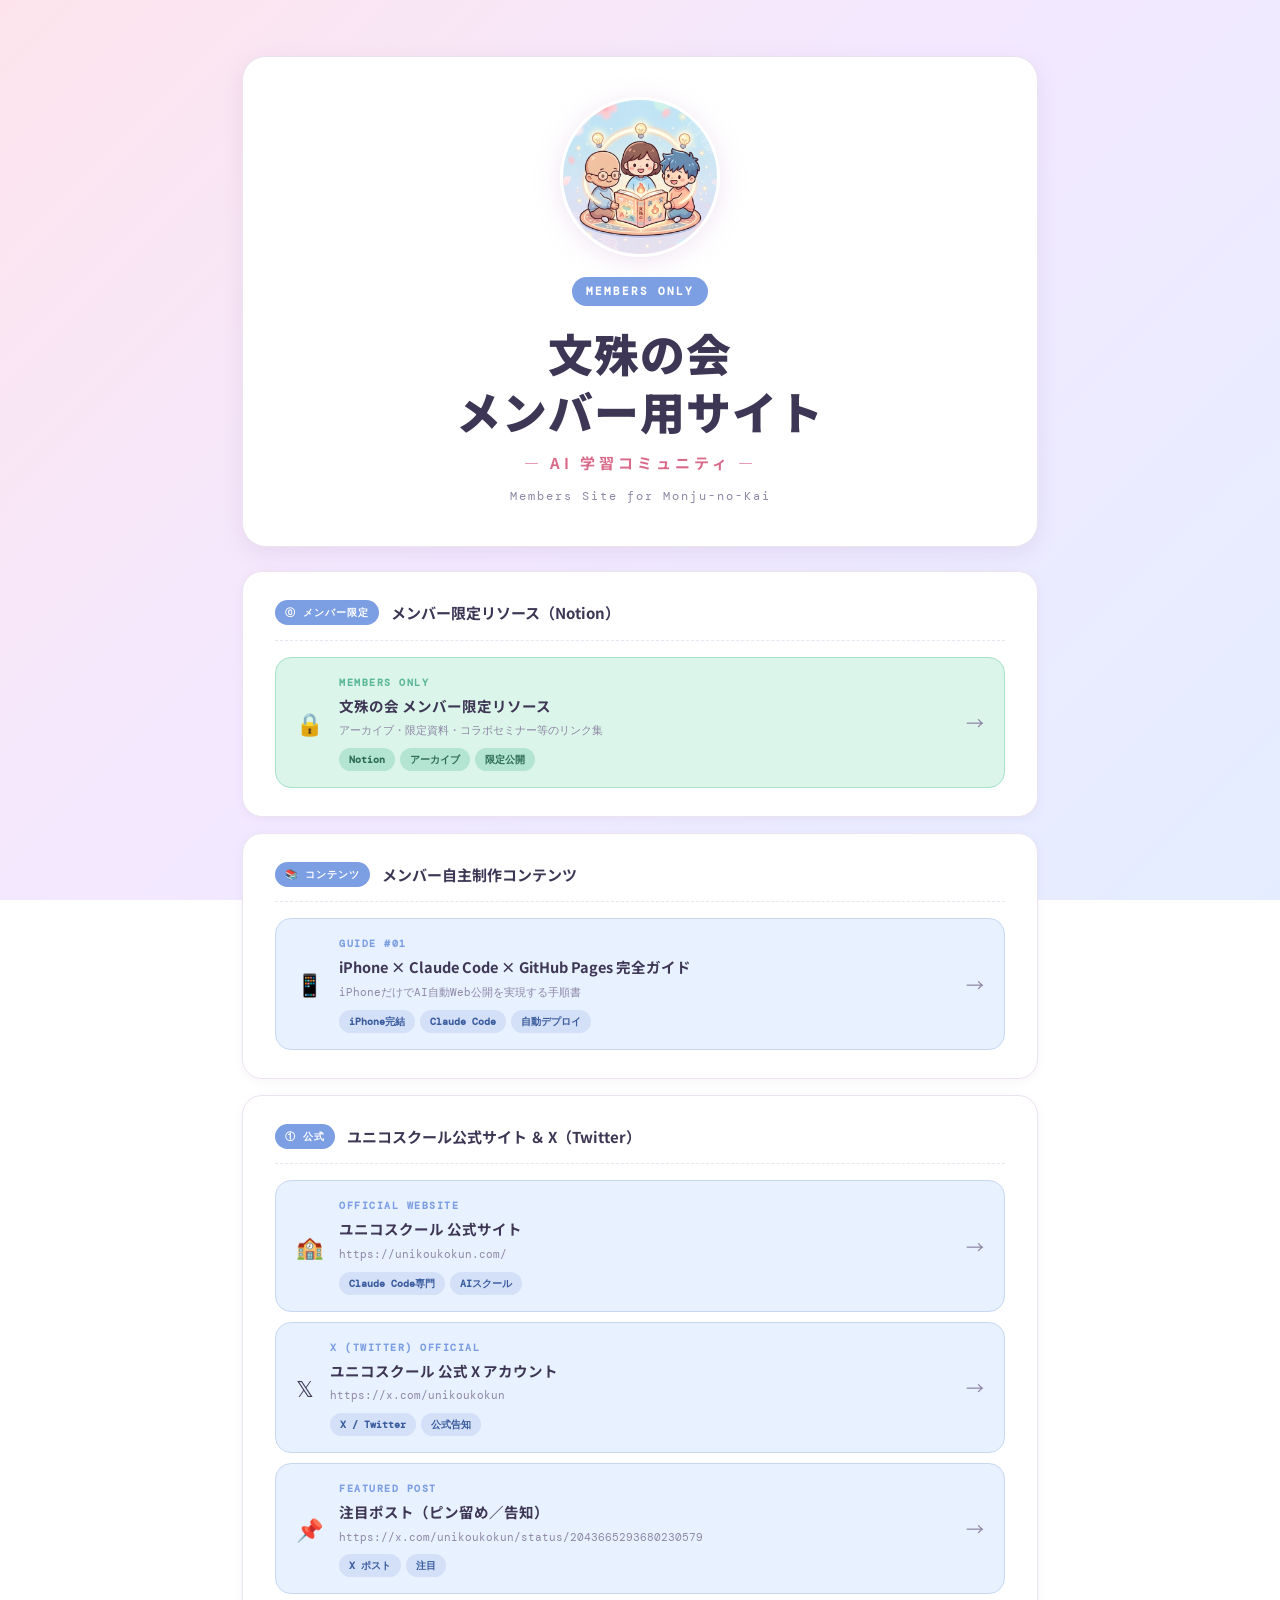
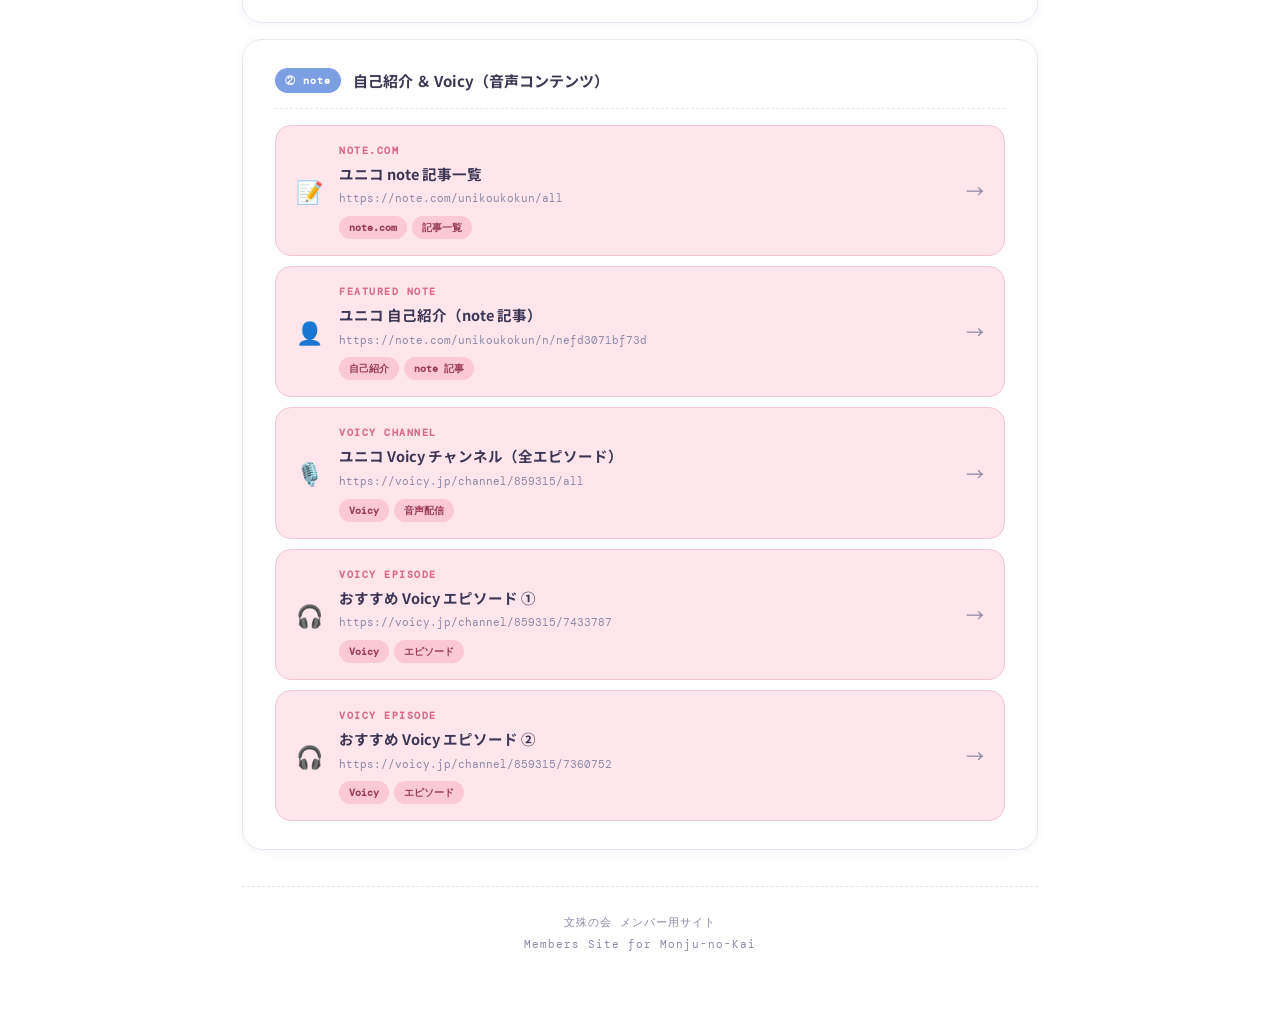
==== commit ce0146e6: "Merge PR #8: コンテンツセクション名変更 コンテンツセクション名を「メンバー自主制作コンテンツ」に変更" ====
--- a/index.html
+++ b/index.html
@@ -353,7 +353,7 @@
     <div class="section">
         <div class="section-header">
             <span class="section-num">📚 コンテンツ</span>
-            <span class="section-title">メンバー専用ガイド集</span>
+            <span class="section-title">メンバー自主制作コンテンツ</span>
         </div>
         <div class="link-grid">
             <a href="./iphone-claude-code-guide.html" class="link-card purple">
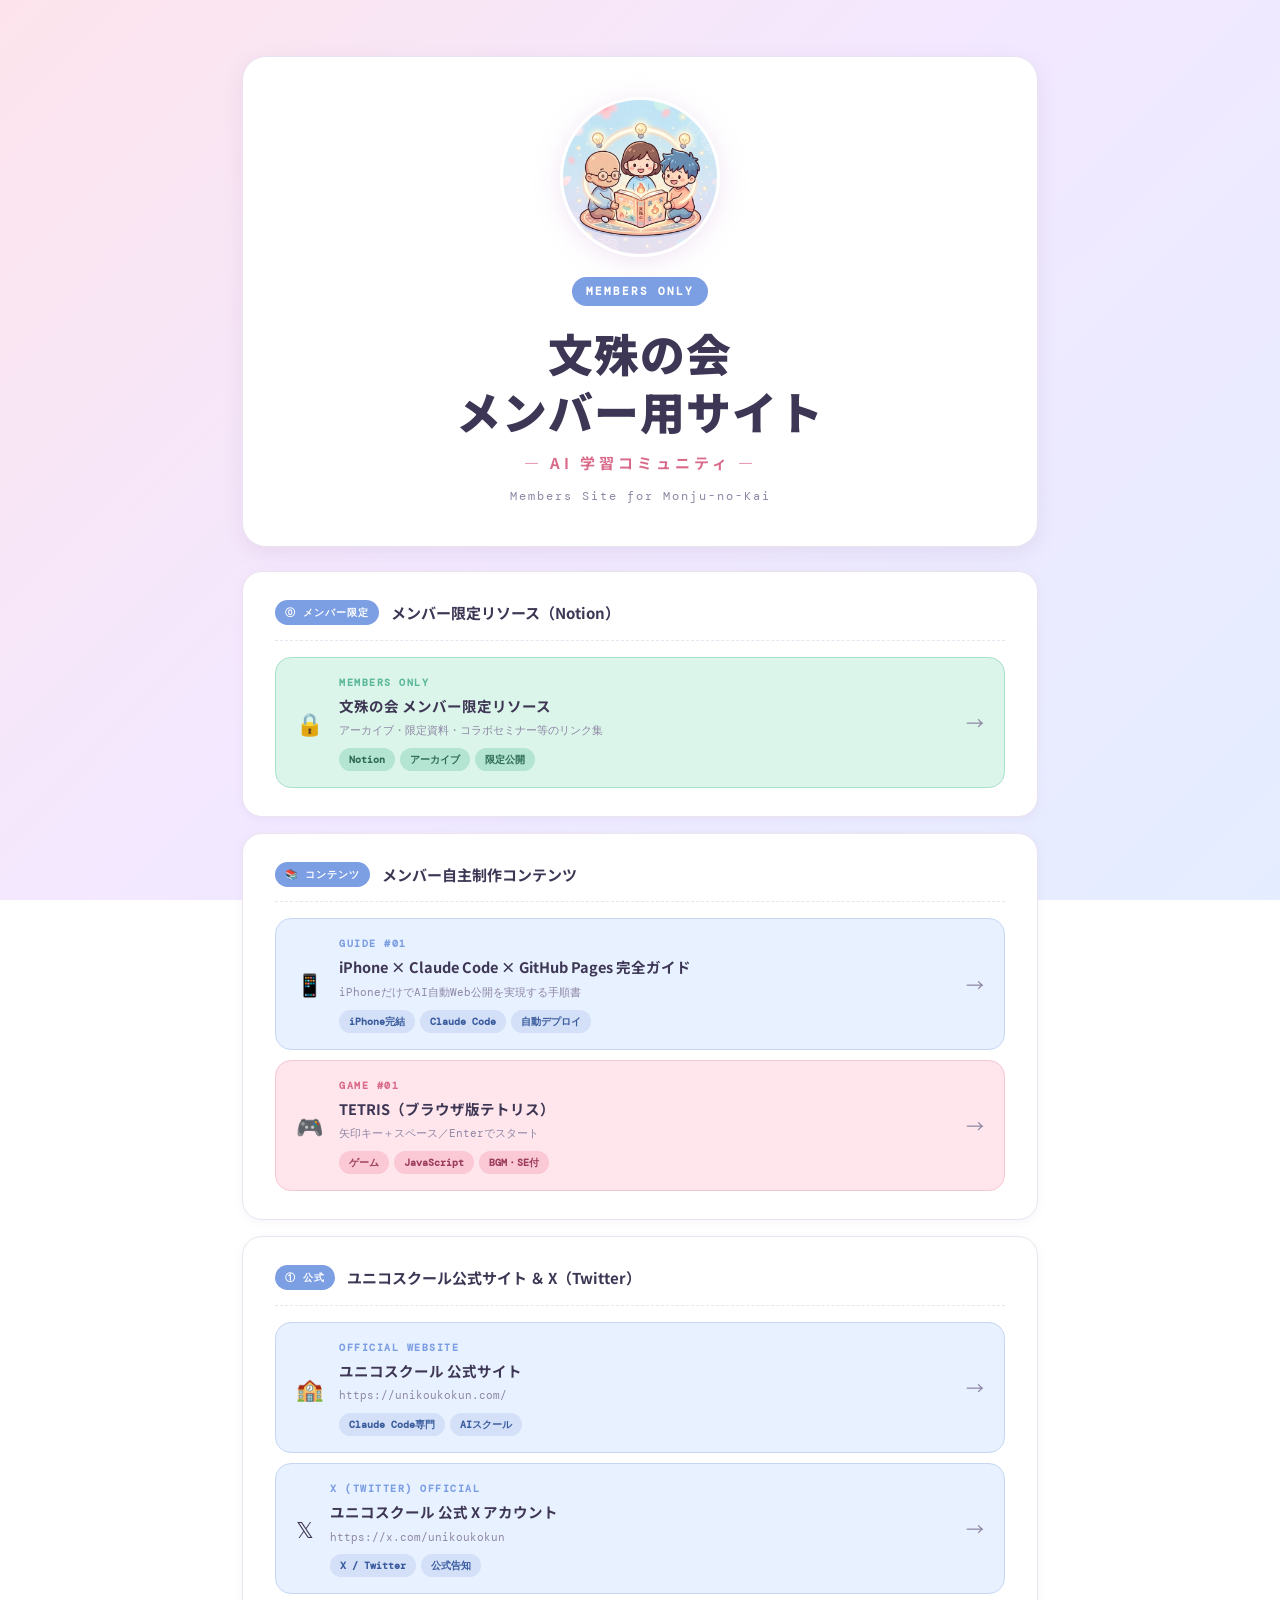
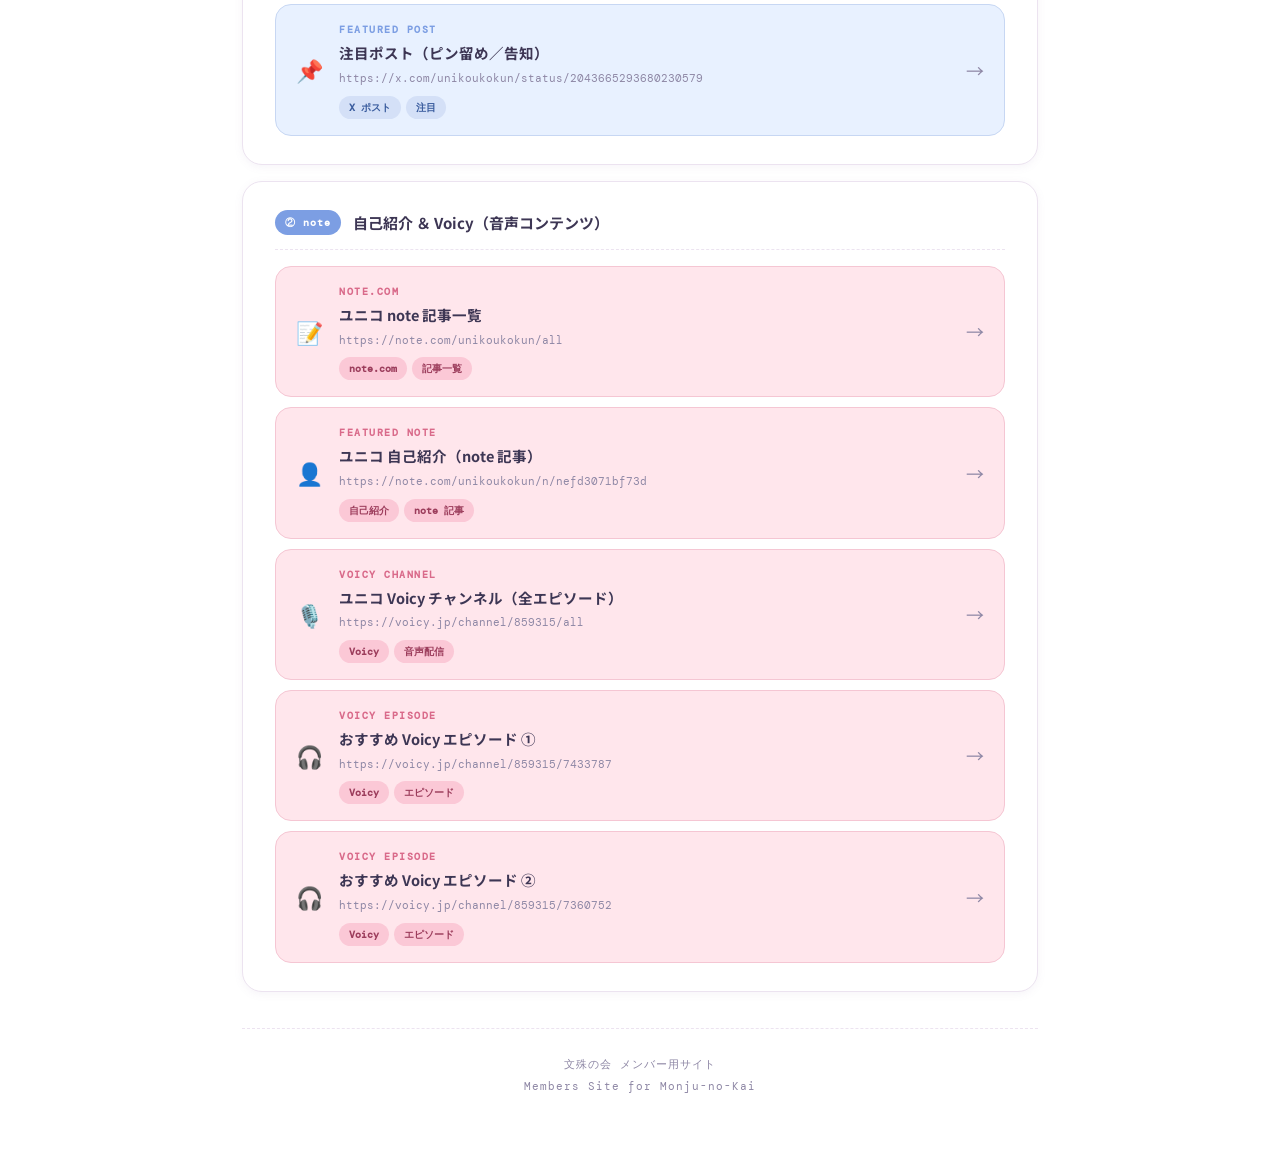
==== commit 65b54be2: "メンバー自主制作コンテンツに「TETRIS」を追加 ブラウザ版テトリスゲームを tetris/ ディレクトリに配置： - tetris/index.html / style.css / tetris." ====
--- a/index.html
+++ b/index.html
@@ -4,6 +4,8 @@
     <meta charset="UTF-8">
     <meta name="viewport" content="width=device-width, initial-scale=1.0">
     <title>文殊の会 メンバー用サイト</title>
+    <link rel="icon" type="image/jpeg" href="./group-icon.JPG">
+    <link rel="apple-touch-icon" href="./group-icon.JPG">
     <link href="https://fonts.googleapis.com/css2?family=Noto+Sans+JP:wght@400;700;900&family=DM+Mono:wght@400;600&display=swap" rel="stylesheet">
     <style>
         :root {
@@ -370,6 +372,20 @@
                 </div>
                 <div class="link-arrow">→</div>
             </a>
+            <a href="./tetris/" class="link-card pink">
+                <div class="link-icon">🎮</div>
+                <div class="link-content">
+                    <div class="link-label">Game #01</div>
+                    <div class="link-name">TETRIS（ブラウザ版テトリス）</div>
+                    <div class="link-url">矢印キー＋スペース／Enterでスタート</div>
+                    <div class="tags">
+                        <span class="tag tag-pink">ゲーム</span>
+                        <span class="tag tag-pink">JavaScript</span>
+                        <span class="tag tag-pink">BGM・SE付</span>
+                    </div>
+                </div>
+                <div class="link-arrow">→</div>
+            </a>
         </div>
     </div>
 
